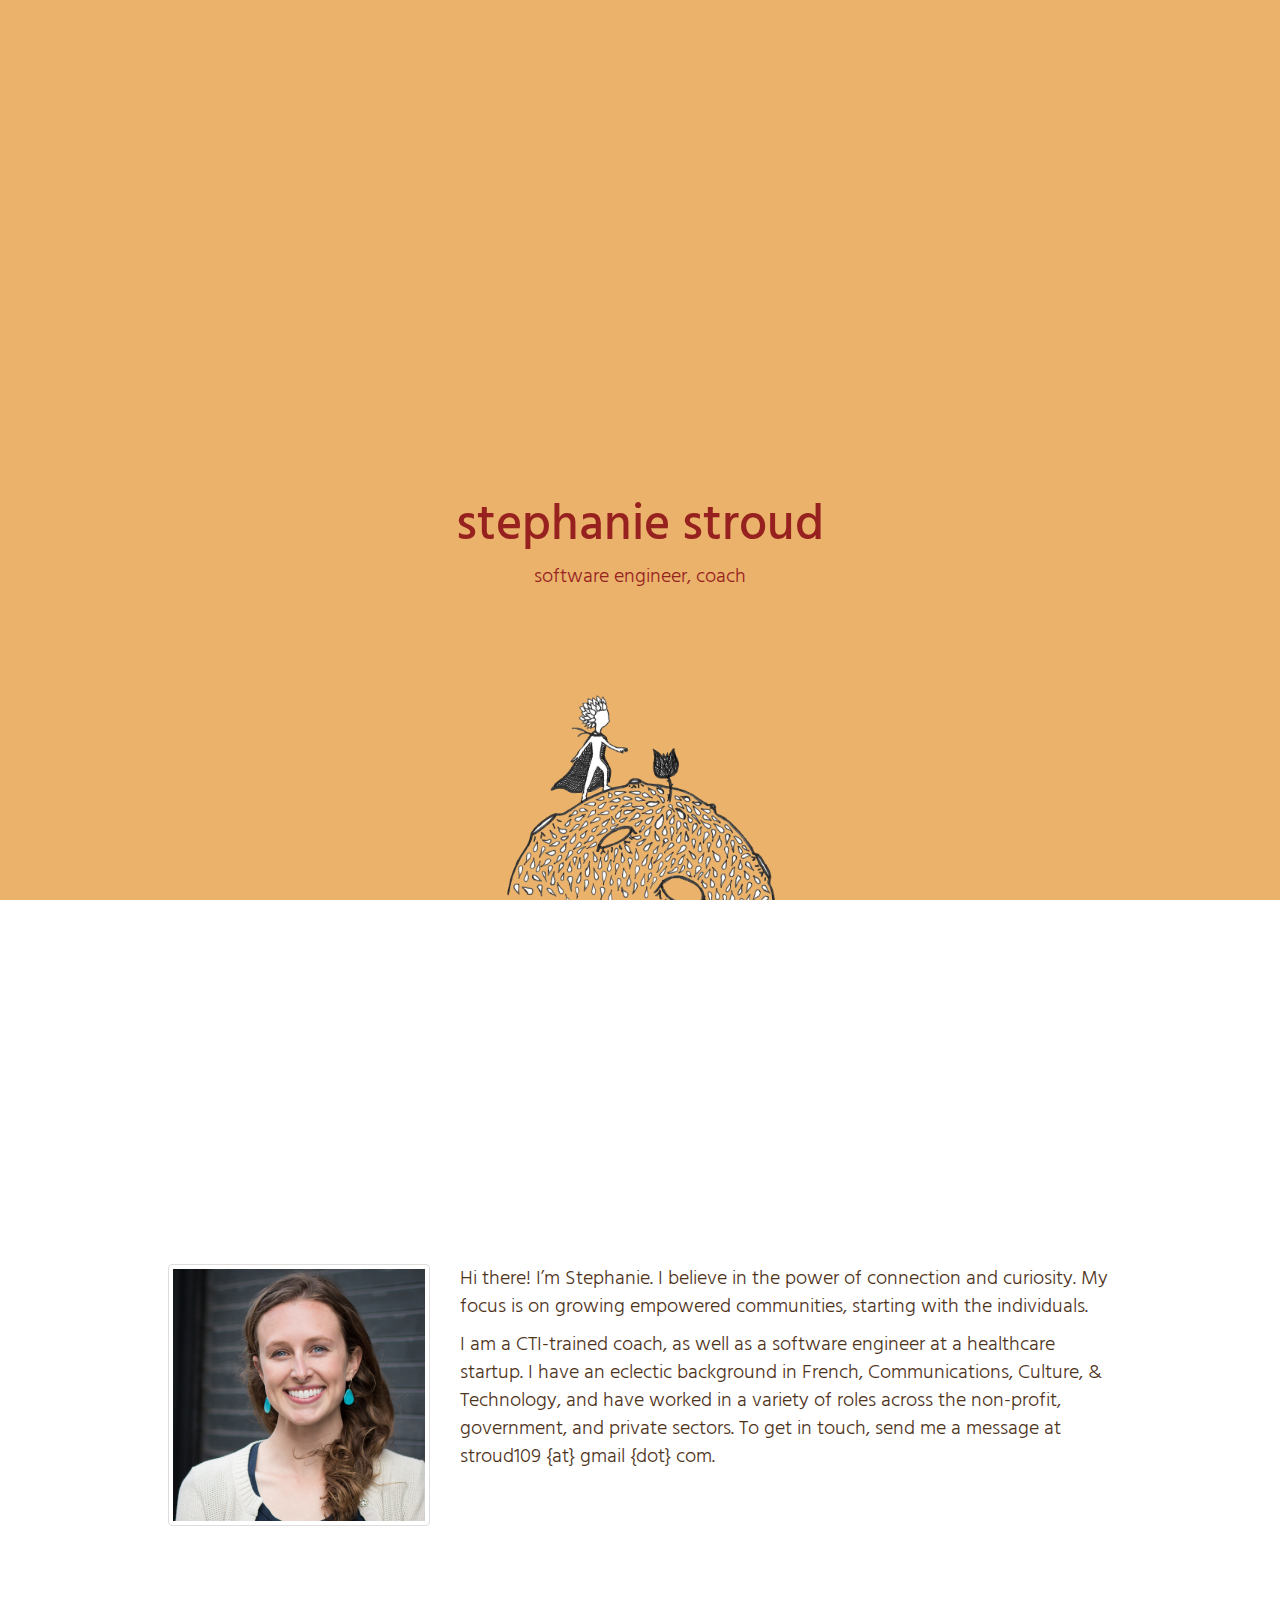
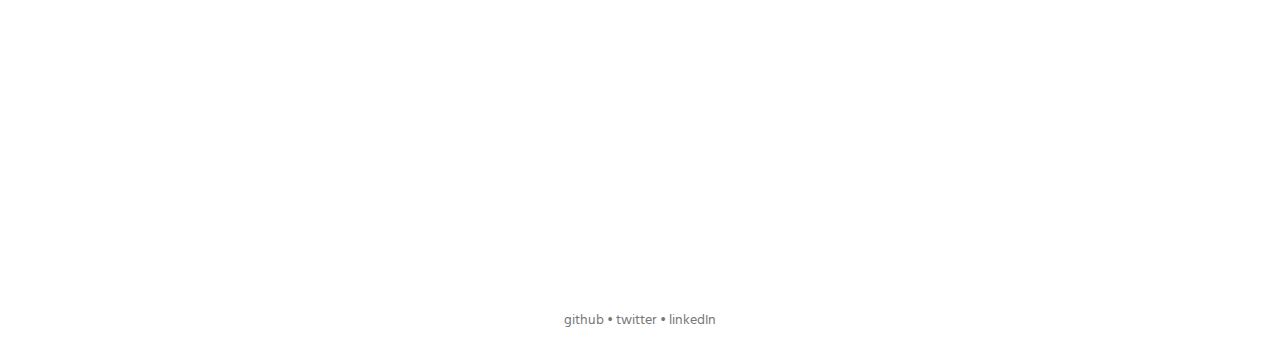
==== index.html @ cb65e5fa "Updated content." ====
<!DOCTYPE html>
<html lang="en">
    <head>
        <meta charset="utf-8">
        <meta http-equiv="X-UA-Compatible" content="IE=edge">
        <meta name="viewport" content="width=device-width, initial-scale=1">
        <meta name="description" content="">
        <meta name="author" content="">
        <link rel="shortcut icon" href="../../assets/ico/favicon.ico">

        <title>Stephanie's Portfolio</title>

        <!-- Latest compiled and minified CSS -->
        <link rel="stylesheet" href="https://netdna.bootstrapcdn.com/bootstrap/3.1.1/css/bootstrap.min.css">

        <!-- font -->
        <link href="https://fonts.googleapis.com/css?family=Hind+Madurai" rel="stylesheet">

        <!-- Custom styles for this template -->
        <link href="css/main.css" rel="stylesheet">

        <!-- favicon -->
        <link rel="shortcut icon" href="img/favicon.ico" type="image/x-icon">

        <!-- Just for debugging purposes. Don't actually copy this line! -->
        <!--[if lt IE 9]><script src="../../assets/js/ie8-responsive-file-warning.js"></script><![endif]-->

        <!-- HTML5 shim and Respond.js IE8 support of HTML5 elements and media queries -->
        <!--[if lt IE 9]>
          <script src="https://oss.maxcdn.com/libs/html5shiv/3.7.0/html5shiv.js"></script>
          <script src="https://oss.maxcdn.com/libs/respond.js/1.4.2/respond.min.js"></script>
        <![endif]-->
    </head>

    <body>

        <div id="intro" class="steph-intro">
            <div class="container clearfix">
                <div class="page-wrapper-header">
                    <div class="page-wrapper-inner origins">
                        <h1 class="cover-heading">stephanie stroud</h1>
                        <p class="about-text">software engineer, coach</p>
                        <img src="img/origins.png" width="300"height="300">
                    </div>
                </div>
            </div>
        </div>
        <div id="about" class="steph-about">
            <div class="container clearfix">
                <div class="page-wrapper-body">
                    <div class="page-wrapper-inner">
                        <div class="row">
                            <div class="col-sm-3 col-sm-offset-1">
                                <img src="img/headshot.png" class="img-responsive img-thumbnail">
                            </div>
                            <div class="col-sm-7">
                                <p class="about-text">
                                Hi there! I’m Stephanie. I believe in the power of connection and curiosity. My focus is on growing empowered communities, starting with the individuals.
                            </p>
                            <p class="about-text">
                                I am a CTI-trained coach, as well as a software engineer at a healthcare startup. I have an eclectic background in French, Communications, Culture, &amp; Technology, and have worked in a variety of roles across the non-profit, government, and private sectors.

                                To get in touch, send me a message at stroud109 {at} gmail {dot} com.
                            </p>
                            </div>
                        </div>
                    </div>
                </div>
            </div>
        </div>

        <div id="footer" class="nav-footer">
            <div class="container">
            <br/>
                <p class="text-muted"><a href="https://github.com/stroud109">github</a> • <a href="https://twitter.com/stroud109">twitter</a> • <a href="http://www.linkedin.com/in/stroud109">linkedIn</a></p>
            <br/>
            </div>
        </div>

        <!-- Bootstrap core JavaScript
        ================================================== -->
        <!-- Placed at the end of the document so the pages load faster -->
        <script src="https://ajax.googleapis.com/ajax/libs/jquery/1.11.0/jquery.min.js"></script>
        <!-- Latest compiled and minified JavaScript -->
        <script src="https://netdna.bootstrapcdn.com/bootstrap/3.1.1/js/bootstrap.min.js"></script>
        <script type="text/javascript">
          var resizePages = function(){
            var winHeight = $(window).height();
            $('.page-wrapper-body').each(function(){
              $(this).css('height', winHeight + 90);
            }),
            $('.page-wrapper-header').each(function(){
              $(this).css('height', winHeight);
            });
          };
          $(resizePages);
          $(window).resize(resizePages);
        </script>
        <!-- // <script src="../../assets/js/docs.min.js"></script> -->
    </body>
</html>
---- css/main.css ----
/*
 * Globals
 */

/* Links */
a,
a:focus,
a:hover {
  color: #777;
}

/* Custom default button */
.btn-default,
.btn-default:hover,
.btn-default:focus {
  color: #777;
  text-shadow: none; /* Prevent inheritence from `body` */
  background-color: #fff;
  border: 1px solid #fff;
}

/*
 * Base structure
 */

html,
body {
  height: 100%;
}

body {
  color: #fff;
  text-align: center;
  font-family: 'Hind Madurai', sans-serif;
  /*box-shadow: inset 0 0 100px rgba(0,0,0,.5);*/
}

/* Extra markup and styles for table-esque vertical and horizontal centering */
.page-wrapper-header {
  display: table;
  width: 100%;
  height: 650px;
  /*min-height: 100%;*/
}

.page-wrapper-body {
  display: table;
  width: 100%;
  height: 750px;
  /*min-height: 100%;*/
}

.page-wrapper-inner {
  display: table-cell;
  vertical-align: middle;
  /*padding-left: 100px;*/
  /*padding-right: 100px;*/
}
.cover-container {
  margin-right: auto;
  margin-left: auto;
}

/* Padding for spacing */
.inner {
  padding: 30px;
}


/*
 * Header
 */

.steph-nav .nav {
    text-align: center;
    width: 100%;
    text-shadow: none;
}

.steph-nav .nav > li {
    float: none;
    display: inline-block;
}

.steph-nav .nav > .active > a,
.steph-nav .nav > .active > a:hover,
.steph-nav .nav > .active > a:focus {
  background-color: transparent;
  color: #333;
}

.masthead-brand {
  margin-top: 10px;
  margin-bottom: 10px;
}

.masthead-nav > li {
  display: inline-block;
}
.masthead-nav > li + li {
  margin-left: 20px;
}
.masthead-nav > li > a {
  padding-right: 0;
  padding-left: 0;
  font-size: 16px;
  font-weight: bold;
  color: #333; /* IE8 proofing */
  color: rgba(33,33,33,.75);
  border-bottom: 2px solid transparent;
  text-shadow: none;
}
.masthead-nav > li > a:hover,
.masthead-nav > li > a:focus {
  background-color: transparent;
  color: #333;
  border-bottom-color: rgba(255,255,255,.25);
}
.masthead-nav > .active > a,
.masthead-nav > .active > a:hover,
.masthead-nav > .active > a:focus {
  color: #333;
  /*border-bottom-color: #333;*/
}

/*
 * Cover
 */

.cover {
  padding: 0 20px;
}
.cover .btn-lg {
  padding: 10px 20px;
  font-weight: bold;
}


/*
 * Footer
 */

.mastfoot {
  color: #999; /* IE8 proofing */
  color: rgba(255,255,255,.5);
}


/*
 * Affix and center
 */

/* Pull out the header and footer */
.masthead {
position: fixed;
top: 0;
}
.mastfoot {
position: fixed;
bottom: 0;
}
/* Start the vertical centering */
.page-wrapper-inner {
vertical-align: middle;
}
/* Handle the widths */
.masthead,
.mastfoot,
.cover-container {
width: 100%; /* Must be percentage or pixels for horizontal alignment */
}

@media (min-width: 992px) {
  .masthead,
  .mastfoot,
  .cover-container {
    width: 700px;
  }
}

.steph-intro {
  background-color: #eab26b;
  color: #96211f;
  text-shadow: none;
}

.steph-intro h1 {
  font-size: 50px;
}

.steph-about {
  color: #4f341c;
  text-shadow: none;
  text-align: left;
}

.steph-about a, .steph-about a:hover {
    color: #4f341c;
}

.about-text {
 /* margin-bottom: 20px;
  margin-right: 18px;
  margin-left: 18px;*/
  font-size: 20px;
  font-weight: 20;
  line-height: 1.4;
  text-shadow: none;
}

@media (max-width: 418px) {
  .about-text {
    margin-bottom: 20px;
    font-size: 20px;
    font-weight: 200;
    line-height: 1.4;
  }

  .steph-intro h1 {
    font-size: 36px;
    margin-top: 30px;
    margin-right: 5px;
  }
}

.origins {
  width: 100%;
  vertical-align: bottom;

}

.cover-heading {
    /*padding-bottom: 20px;*/
    /*margin-left: 18px;*/
}
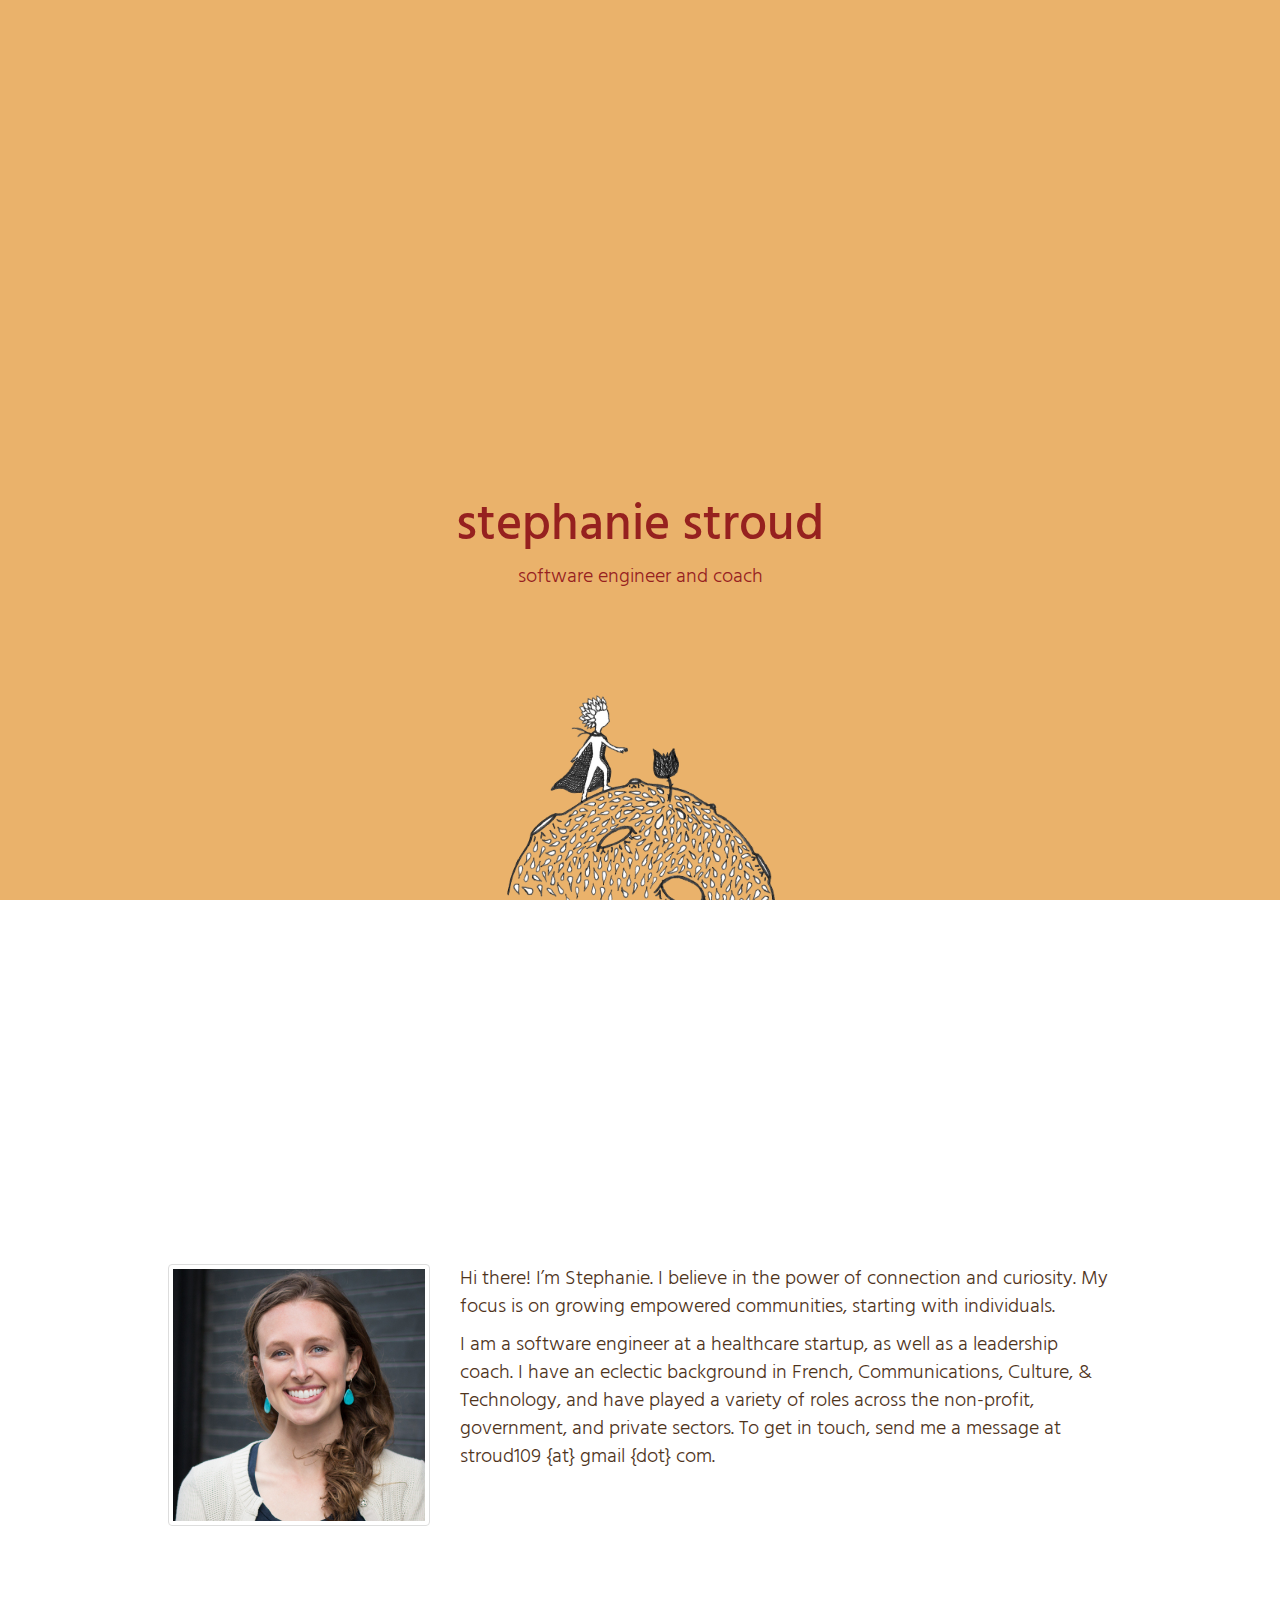
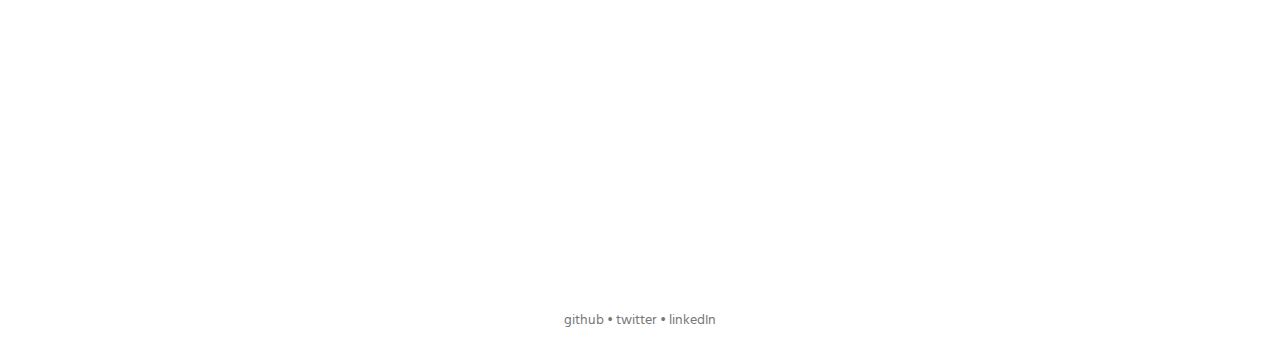
==== commit 66db6dd4: "Made tweaks." ====
--- a/index.html
+++ b/index.html
@@ -39,7 +39,7 @@
                 <div class="page-wrapper-header">
                     <div class="page-wrapper-inner origins">
                         <h1 class="cover-heading">stephanie stroud</h1>
-                        <p class="about-text">software engineer, coach</p>
+                        <p class="about-text">software engineer and coach</p>
                         <img src="img/origins.png" width="300"height="300">
                     </div>
                 </div>
@@ -51,14 +51,14 @@
                     <div class="page-wrapper-inner">
                         <div class="row">
                             <div class="col-sm-3 col-sm-offset-1">
-                                <img src="img/headshot.png" class="img-responsive img-thumbnail">
+                                <img src="img/headshot.png" class="img-responsive img-thumbnail hidden-xs">
                             </div>
                             <div class="col-sm-7">
                                 <p class="about-text">
-                                Hi there! I’m Stephanie. I believe in the power of connection and curiosity. My focus is on growing empowered communities, starting with the individuals.
+                                Hi there! I’m Stephanie. I believe in the power of connection and curiosity. My focus is on growing empowered communities, starting with individuals.
                             </p>
                             <p class="about-text">
-                                I am a CTI-trained coach, as well as a software engineer at a healthcare startup. I have an eclectic background in French, Communications, Culture, &amp; Technology, and have worked in a variety of roles across the non-profit, government, and private sectors.
+                                I am a software engineer at a healthcare startup, as well as a leadership coach. I have an eclectic background in French, Communications, Culture, &amp; Technology, and have played a variety of roles across the non-profit, government, and private sectors.
 
                                 To get in touch, send me a message at stroud109 {at} gmail {dot} com.
                             </p>
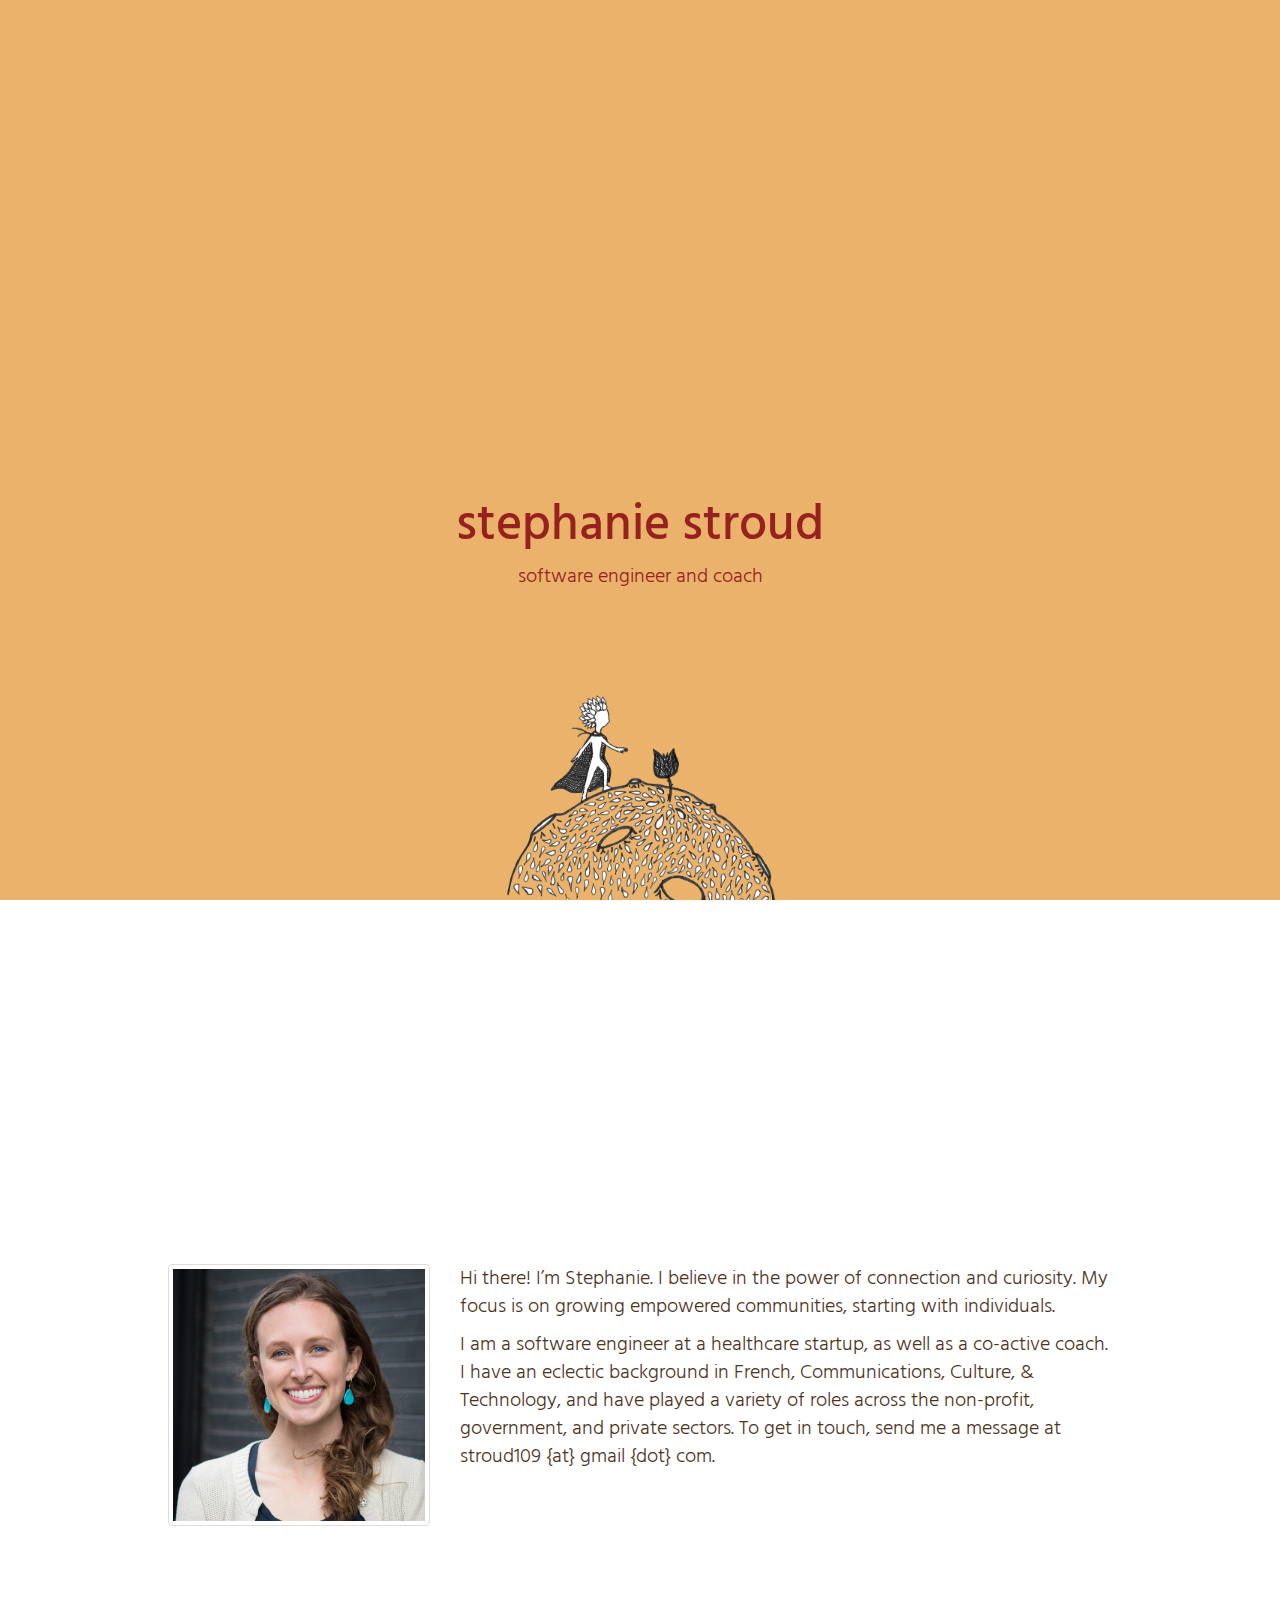
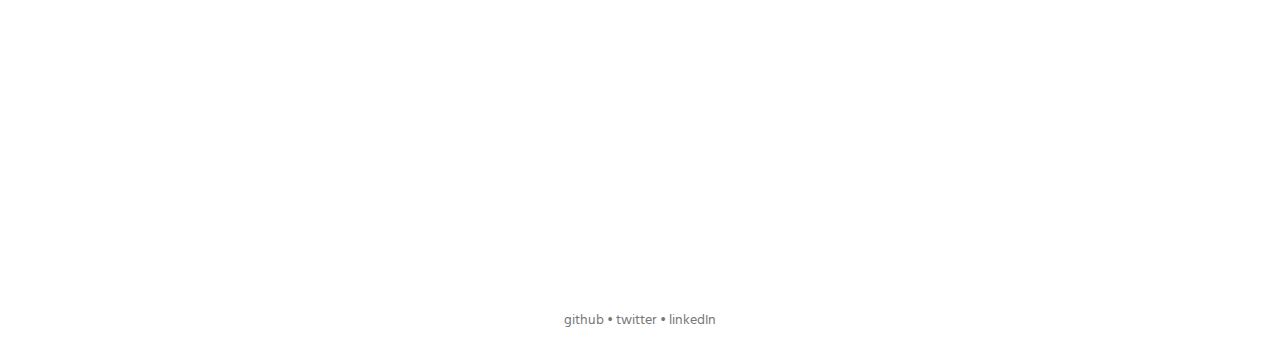
==== commit 49e557dd: "Updated words." ====
--- a/index.html
+++ b/index.html
@@ -58,7 +58,7 @@
                                 Hi there! I’m Stephanie. I believe in the power of connection and curiosity. My focus is on growing empowered communities, starting with individuals.
                             </p>
                             <p class="about-text">
-                                I am a software engineer at a healthcare startup, as well as a leadership coach. I have an eclectic background in French, Communications, Culture, &amp; Technology, and have played a variety of roles across the non-profit, government, and private sectors.
+                                I am a software engineer at a healthcare startup, as well as a co-active coach. I have an eclectic background in French, Communications, Culture, &amp; Technology, and have played a variety of roles across the non-profit, government, and private sectors.
 
                                 To get in touch, send me a message at stroud109 {at} gmail {dot} com.
                             </p>
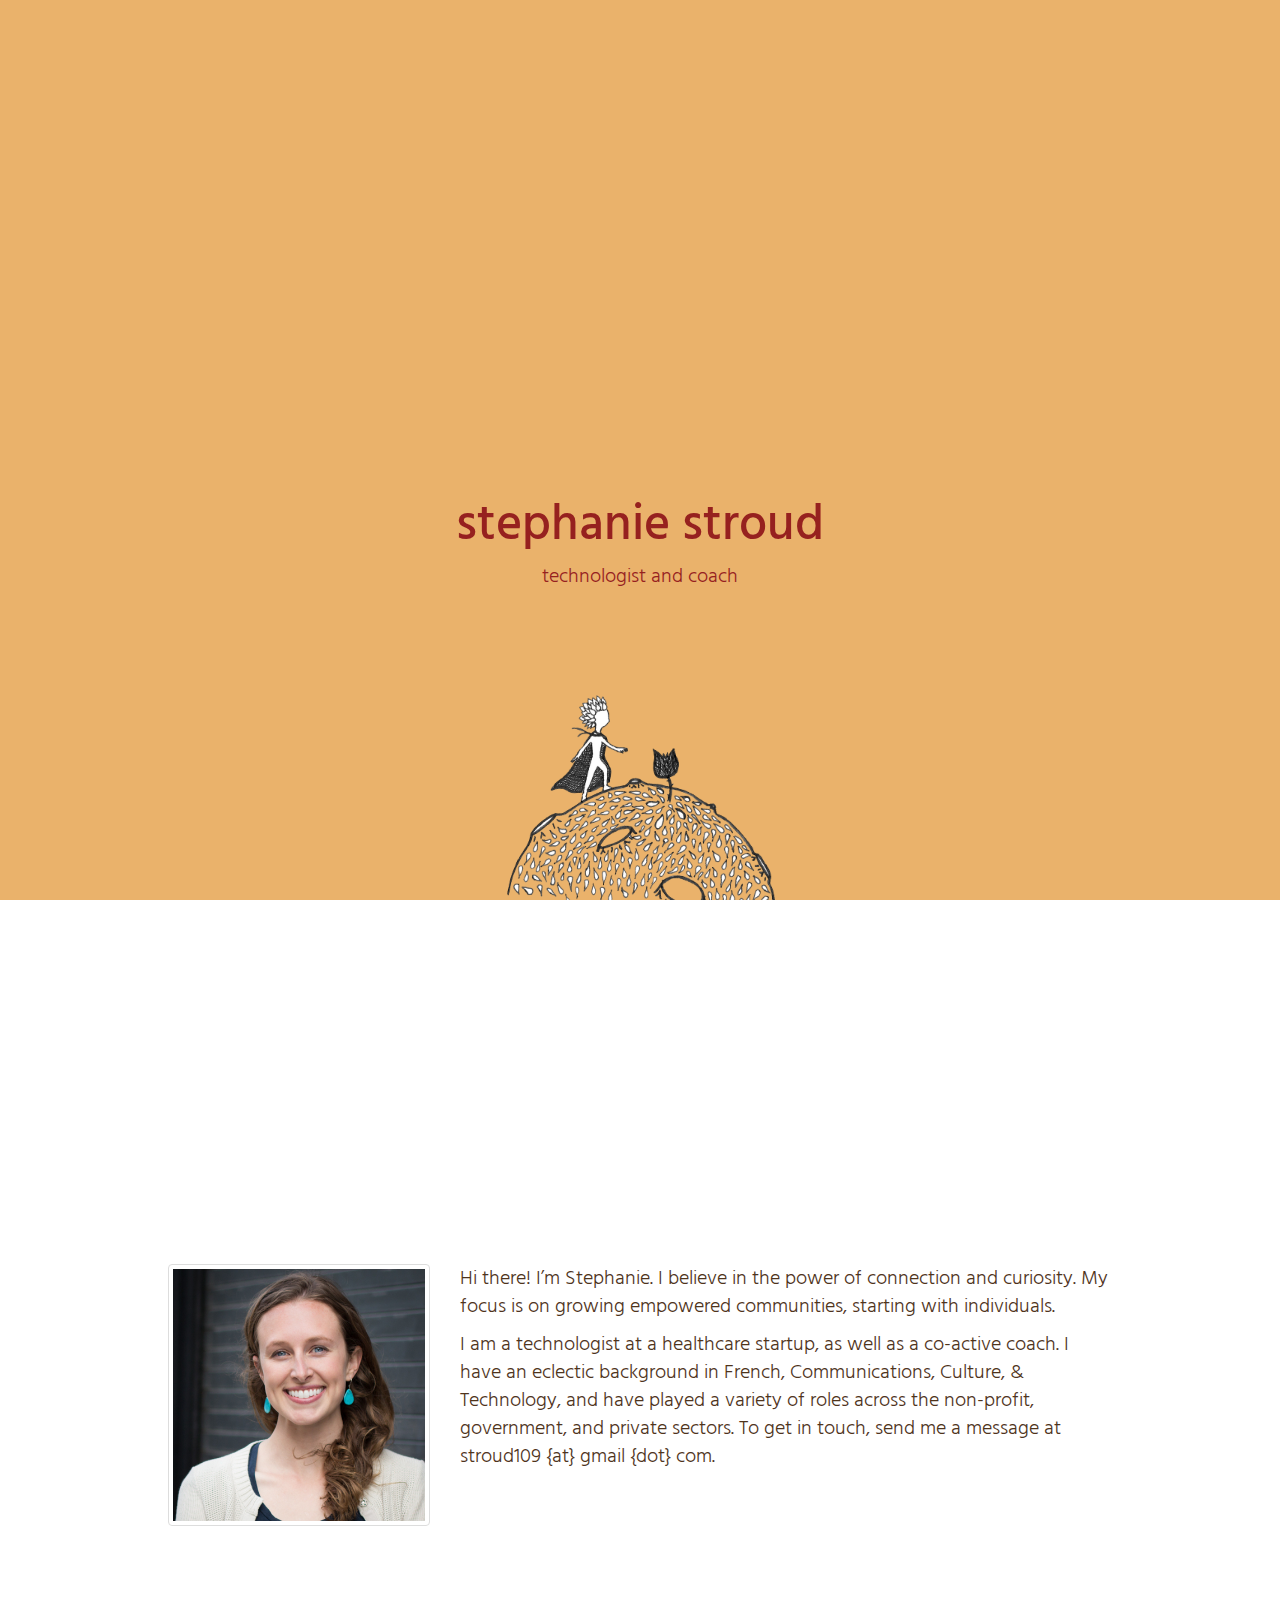
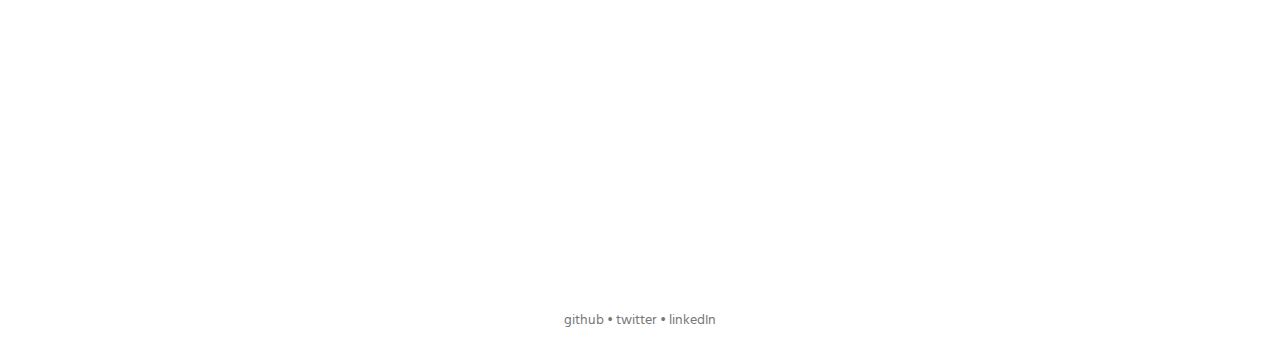
==== commit 3a0c871b: "Tweaked words." ====
--- a/index.html
+++ b/index.html
@@ -39,7 +39,7 @@
                 <div class="page-wrapper-header">
                     <div class="page-wrapper-inner origins">
                         <h1 class="cover-heading">stephanie stroud</h1>
-                        <p class="about-text">software engineer and coach</p>
+                        <p class="about-text">technologist and coach</p>
                         <img src="img/origins.png" width="300"height="300">
                     </div>
                 </div>
@@ -58,7 +58,7 @@
                                 Hi there! I’m Stephanie. I believe in the power of connection and curiosity. My focus is on growing empowered communities, starting with individuals.
                             </p>
                             <p class="about-text">
-                                I am a software engineer at a healthcare startup, as well as a co-active coach. I have an eclectic background in French, Communications, Culture, &amp; Technology, and have played a variety of roles across the non-profit, government, and private sectors.
+                                I am a technologist at a healthcare startup, as well as a co-active coach. I have an eclectic background in French, Communications, Culture, &amp; Technology, and have played a variety of roles across the non-profit, government, and private sectors.
 
                                 To get in touch, send me a message at stroud109 {at} gmail {dot} com.
                             </p>
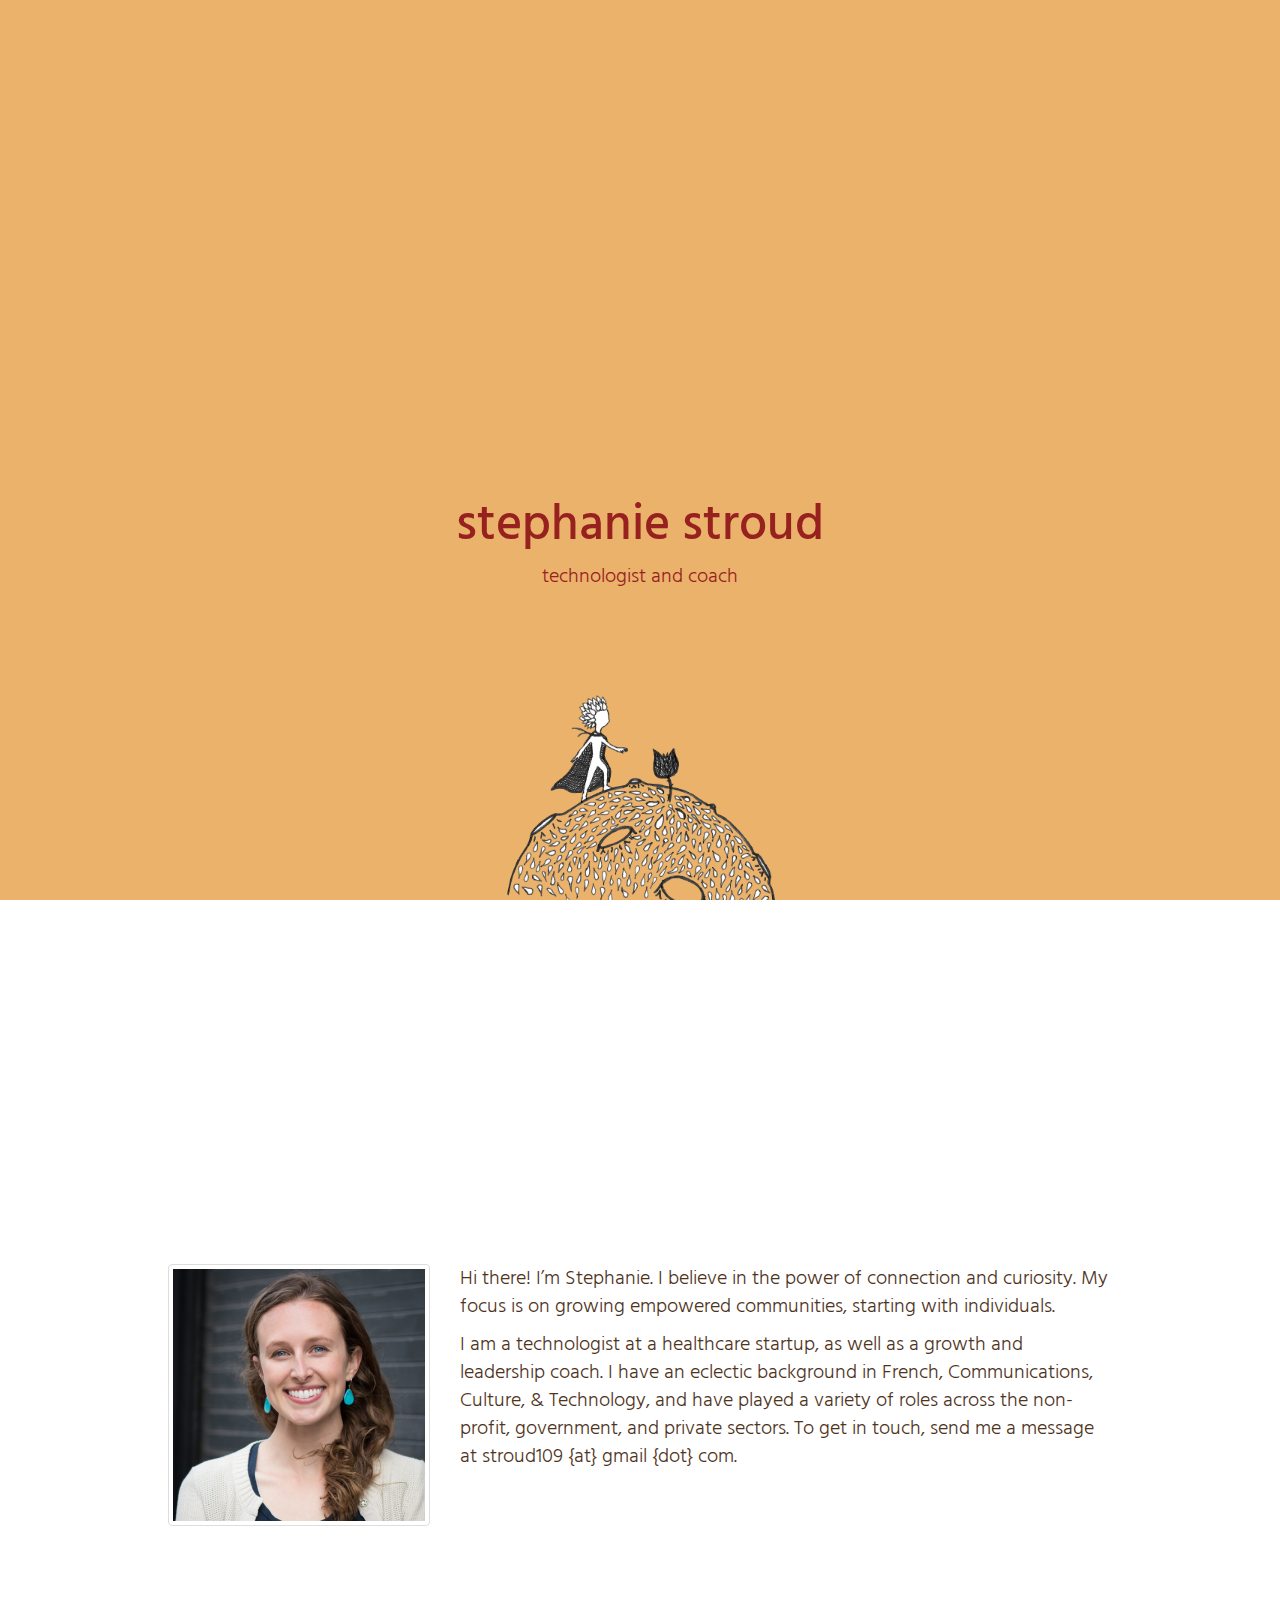
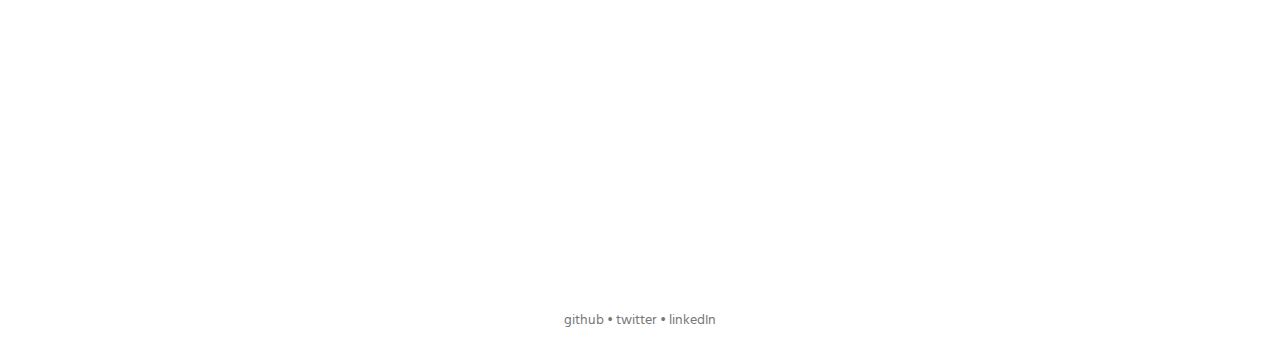
==== commit 586f8304: "Updated words." ====
--- a/index.html
+++ b/index.html
@@ -58,7 +58,7 @@
                                 Hi there! I’m Stephanie. I believe in the power of connection and curiosity. My focus is on growing empowered communities, starting with individuals.
                             </p>
                             <p class="about-text">
-                                I am a technologist at a healthcare startup, as well as a co-active coach. I have an eclectic background in French, Communications, Culture, &amp; Technology, and have played a variety of roles across the non-profit, government, and private sectors.
+                                I am a technologist at a healthcare startup, as well as a growth and leadership coach. I have an eclectic background in French, Communications, Culture, &amp; Technology, and have played a variety of roles across the non-profit, government, and private sectors.
 
                                 To get in touch, send me a message at stroud109 {at} gmail {dot} com.
                             </p>
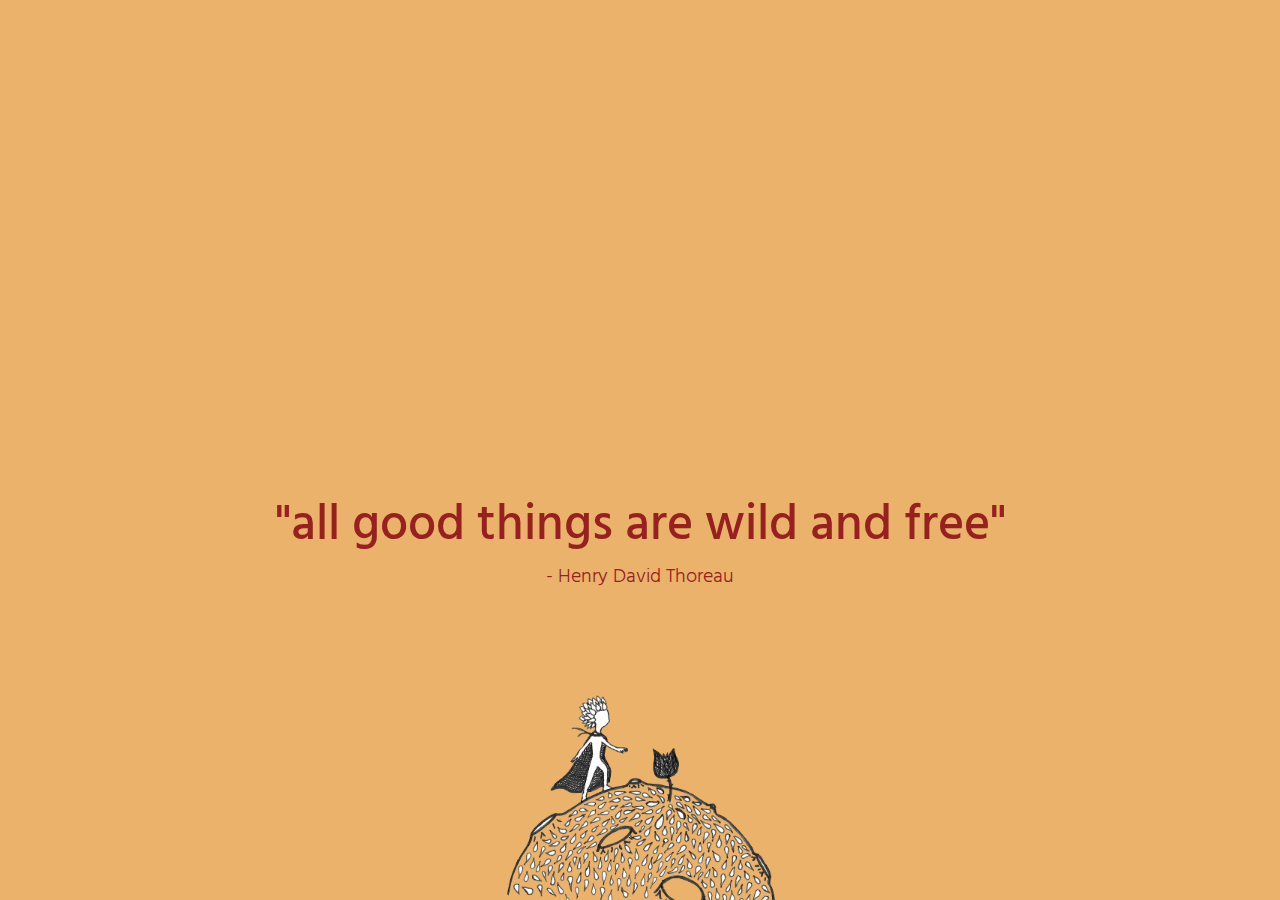
==== commit 5cb5ebbe: "Update index.html" ====
--- a/index.html
+++ b/index.html
@@ -33,47 +33,16 @@
     </head>
 
     <body>
-
+        
         <div id="intro" class="steph-intro">
             <div class="container clearfix">
                 <div class="page-wrapper-header">
                     <div class="page-wrapper-inner origins">
-                        <h1 class="cover-heading">stephanie stroud</h1>
-                        <p class="about-text">technologist and coach</p>
-                        <img src="img/origins.png" width="300"height="300">
+                        <h1 class="cover-heading">"all good things are wild and free"</h1>
+                        <p class="about-text">- Henry David Thoreau</p>
+                        <img src="img/origins.png" width="300" height="300">
                     </div>
                 </div>
-            </div>
-        </div>
-        <div id="about" class="steph-about">
-            <div class="container clearfix">
-                <div class="page-wrapper-body">
-                    <div class="page-wrapper-inner">
-                        <div class="row">
-                            <div class="col-sm-3 col-sm-offset-1">
-                                <img src="img/headshot.png" class="img-responsive img-thumbnail hidden-xs">
-                            </div>
-                            <div class="col-sm-7">
-                                <p class="about-text">
-                                Hi there! I’m Stephanie. I believe in the power of connection and curiosity. My focus is on growing empowered communities, starting with individuals.
-                            </p>
-                            <p class="about-text">
-                                I am a technologist at a healthcare startup, as well as a growth and leadership coach. I have an eclectic background in French, Communications, Culture, &amp; Technology, and have played a variety of roles across the non-profit, government, and private sectors.
-
-                                To get in touch, send me a message at stroud109 {at} gmail {dot} com.
-                            </p>
-                            </div>
-                        </div>
-                    </div>
-                </div>
-            </div>
-        </div>
-
-        <div id="footer" class="nav-footer">
-            <div class="container">
-            <br/>
-                <p class="text-muted"><a href="https://github.com/stroud109">github</a> • <a href="https://twitter.com/stroud109">twitter</a> • <a href="http://www.linkedin.com/in/stroud109">linkedIn</a></p>
-            <br/>
             </div>
         </div>
 
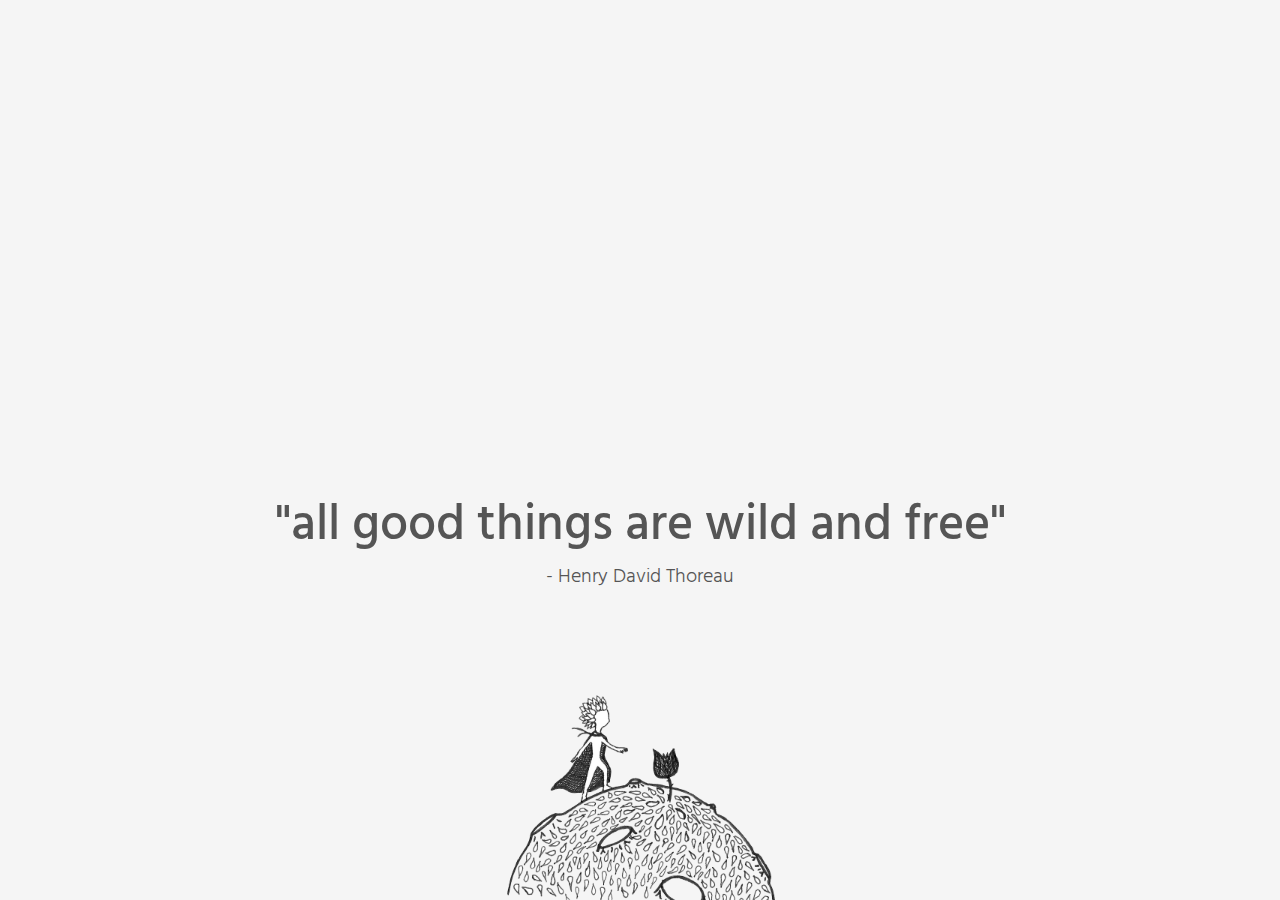
==== commit 12e0aa45: "Update index.html" ====
--- a/index.html
+++ b/index.html
@@ -1,70 +1,72 @@
 <!DOCTYPE html>
 <html lang="en">
-    <head>
-        <meta charset="utf-8">
-        <meta http-equiv="X-UA-Compatible" content="IE=edge">
-        <meta name="viewport" content="width=device-width, initial-scale=1">
-        <meta name="description" content="">
-        <meta name="author" content="">
-        <link rel="shortcut icon" href="../../assets/ico/favicon.ico">
 
-        <title>Stephanie's Portfolio</title>
+<head>
+    <meta charset="utf-8">
+    <meta http-equiv="X-UA-Compatible" content="IE=edge">
+    <meta name="viewport" content="width=device-width, initial-scale=1">
+    <meta name="description" content="">
+    <meta name="author" content="">
+    <link rel="shortcut icon" href="../../assets/ico/favicon.ico">
 
-        <!-- Latest compiled and minified CSS -->
-        <link rel="stylesheet" href="https://netdna.bootstrapcdn.com/bootstrap/3.1.1/css/bootstrap.min.css">
+    <title>Stephanie's Portfolio</title>
 
-        <!-- font -->
-        <link href="https://fonts.googleapis.com/css?family=Hind+Madurai" rel="stylesheet">
+    <!-- Latest compiled and minified CSS -->
+    <link rel="stylesheet" href="https://netdna.bootstrapcdn.com/bootstrap/3.1.1/css/bootstrap.min.css">
 
-        <!-- Custom styles for this template -->
-        <link href="css/main.css" rel="stylesheet">
+    <!-- font -->
+    <link href="https://fonts.googleapis.com/css?family=Hind+Madurai" rel="stylesheet">
 
-        <!-- favicon -->
-        <link rel="shortcut icon" href="img/favicon.ico" type="image/x-icon">
+    <!-- Custom styles for this template -->
+    <link href="css/main.css" rel="stylesheet">
 
-        <!-- Just for debugging purposes. Don't actually copy this line! -->
-        <!--[if lt IE 9]><script src="../../assets/js/ie8-responsive-file-warning.js"></script><![endif]-->
+    <!-- favicon -->
+    <link rel="shortcut icon" href="img/favicon.ico" type="image/x-icon">
 
-        <!-- HTML5 shim and Respond.js IE8 support of HTML5 elements and media queries -->
-        <!--[if lt IE 9]>
+    <!-- Just for debugging purposes. Don't actually copy this line! -->
+    <!--[if lt IE 9]><script src="../../assets/js/ie8-responsive-file-warning.js"></script><![endif]-->
+
+    <!-- HTML5 shim and Respond.js IE8 support of HTML5 elements and media queries -->
+    <!--[if lt IE 9]>
           <script src="https://oss.maxcdn.com/libs/html5shiv/3.7.0/html5shiv.js"></script>
           <script src="https://oss.maxcdn.com/libs/respond.js/1.4.2/respond.min.js"></script>
         <![endif]-->
-    </head>
+</head>
 
-    <body>
-        
-        <div id="intro" class="steph-intro">
-            <div class="container clearfix">
-                <div class="page-wrapper-header">
-                    <div class="page-wrapper-inner origins">
-                        <h1 class="cover-heading">"all good things are wild and free"</h1>
-                        <p class="about-text">- Henry David Thoreau</p>
-                        <img src="img/origins.png" width="300" height="300">
-                    </div>
+<body>
+
+    <div id="intro" class="steph-intro">
+        <div class="container clearfix">
+            <div class="page-wrapper-header">
+                <div class="page-wrapper-inner origins">
+                    <h1 class="cover-heading">"all good things are wild and free"</h1>
+                    <p class="about-text">- Henry David Thoreau</p>
+                    <img src="img/origins.png" width="300" height="300">
                 </div>
             </div>
         </div>
+    </div>
 
-        <!-- Bootstrap core JavaScript
+    <!-- Bootstrap core JavaScript
         ================================================== -->
-        <!-- Placed at the end of the document so the pages load faster -->
-        <script src="https://ajax.googleapis.com/ajax/libs/jquery/1.11.0/jquery.min.js"></script>
-        <!-- Latest compiled and minified JavaScript -->
-        <script src="https://netdna.bootstrapcdn.com/bootstrap/3.1.1/js/bootstrap.min.js"></script>
-        <script type="text/javascript">
-          var resizePages = function(){
+    <!-- Placed at the end of the document so the pages load faster -->
+    <script src="https://ajax.googleapis.com/ajax/libs/jquery/1.11.0/jquery.min.js"></script>
+    <!-- Latest compiled and minified JavaScript -->
+    <script src="https://netdna.bootstrapcdn.com/bootstrap/3.1.1/js/bootstrap.min.js"></script>
+    <script type="text/javascript">
+        var resizePages = function () {
             var winHeight = $(window).height();
-            $('.page-wrapper-body').each(function(){
-              $(this).css('height', winHeight + 90);
+            $('.page-wrapper-body').each(function () {
+                $(this).css('height', winHeight + 90);
             }),
-            $('.page-wrapper-header').each(function(){
-              $(this).css('height', winHeight);
-            });
-          };
-          $(resizePages);
-          $(window).resize(resizePages);
-        </script>
-        <!-- // <script src="../../assets/js/docs.min.js"></script> -->
-    </body>
+                $('.page-wrapper-header').each(function () {
+                    $(this).css('height', winHeight);
+                });
+        };
+        $(resizePages);
+        $(window).resize(resizePages);
+    </script>
+    <!-- // <script src="../../assets/js/docs.min.js"></script> -->
+</body>
+
 </html>
--- a/css/main.css
+++ b/css/main.css
@@ -179,8 +179,8 @@
 }
 
 .steph-intro {
-  background-color: #eab26b;
-  color: #96211f;
+  background-color: #f5f5f5;
+  color: #555;
   text-shadow: none;
 }
 
